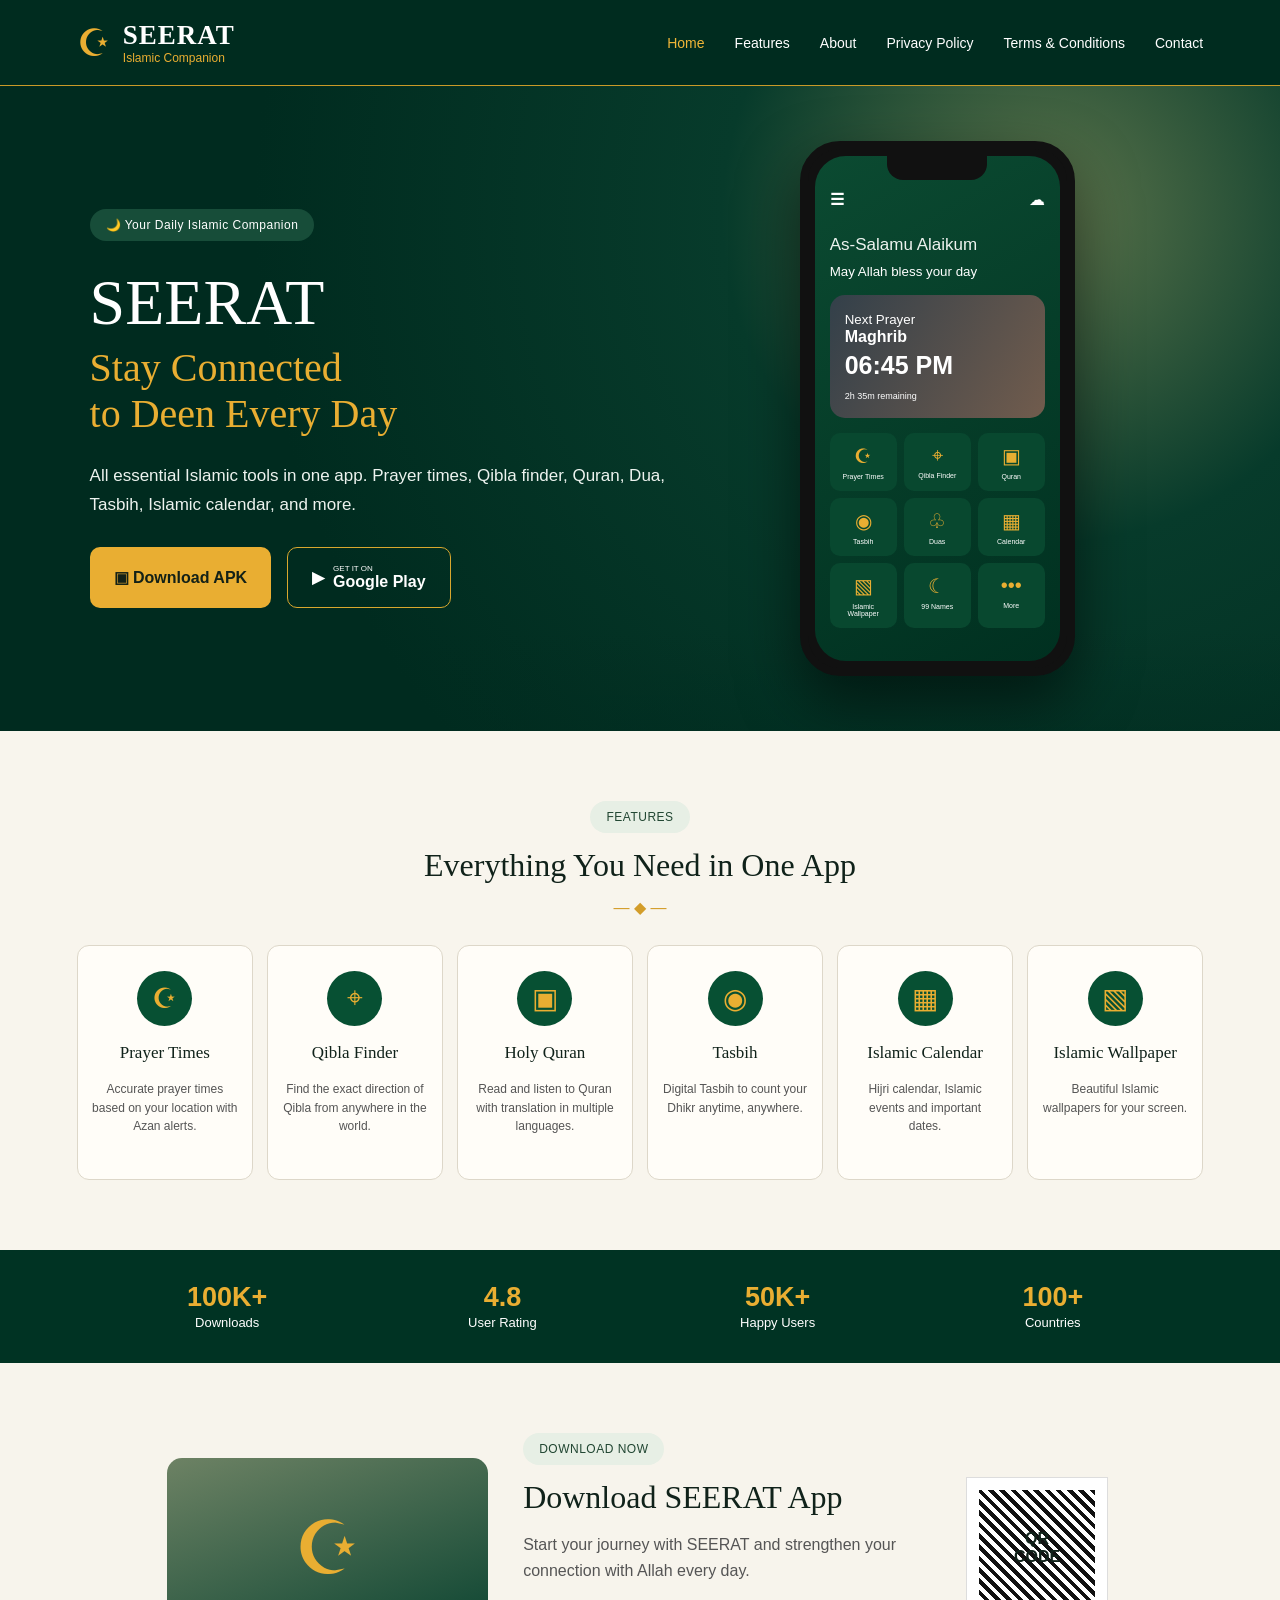
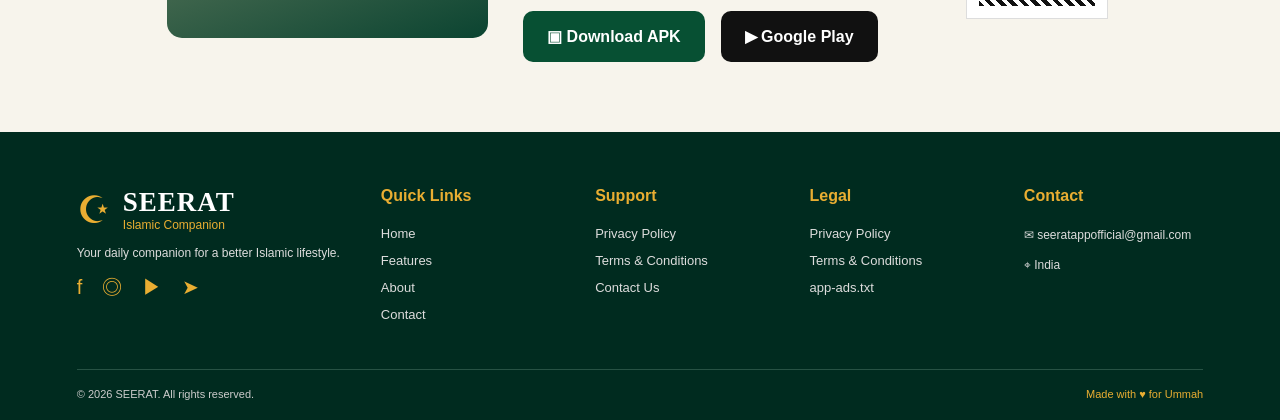
==== index.html @ ed384888 "Add files via upload" ====
<!DOCTYPE html>
<html lang="en">
<head>
  <meta charset="UTF-8">
  <meta name="viewport" content="width=device-width, initial-scale=1.0">
  <meta name="description" content="SEERAT - Your daily Islamic companion.">
  <title>SEERAT — Islamic Companion</title>
  <link rel="stylesheet" href="style.css">
</head>
<body>
<header class="nav">
  <a class="brand" href="#home">
    <div class="brand-mark">☪</div>
    <div><strong>SEERAT</strong><span>Islamic Companion</span></div>
  </a>
  <button class="menu-btn" aria-label="Open menu">☰</button>
  <nav>
    <a class="active" href="#home">Home</a>
    <a href="#features">Features</a>
    <a href="#about">About</a>
    <a href="privacy.html">Privacy Policy</a>
    <a href="terms.html">Terms & Conditions</a>
    <a href="#contact">Contact</a>
  </nav>
</header>

<main>
<section id="home" class="hero">
  <div class="hero-pattern"></div>
  <div class="hero-copy">
    <span class="pill">🌙 Your Daily Islamic Companion</span>
    <h1>SEERAT</h1>
    <h2>Stay Connected<br>to Deen Every Day</h2>
    <p>All essential Islamic tools in one app. Prayer times, Qibla finder, Quran, Dua, Tasbih, Islamic calendar, and more.</p>
    <div class="actions">
      <a class="btn gold" href="#" id="apkBtn">▣ Download APK</a>
      <a class="btn outline" href="#" id="playBtn">▶ <span><small>GET IT ON</small>Google Play</span></a>
    </div>
  </div>
  <div class="phone-wrap">
    <div class="phone">
      <div class="notch"></div>
      <div class="phone-screen">
        <div class="phone-top"><b>☰</b><span>☁</span></div>
        <p class="hello">As-Salamu Alaikum</p><small>May Allah bless your day</small>
        <div class="prayer-card"><small>Next Prayer</small><b>Maghrib</b><strong>06:45 PM</strong><em>2h 35m remaining</em></div>
        <div class="mini-grid">
          <div>☪<span>Prayer Times</span></div><div>⌖<span>Qibla Finder</span></div><div>▣<span>Quran</span></div>
          <div>◉<span>Tasbih</span></div><div>♧<span>Duas</span></div><div>▦<span>Calendar</span></div>
          <div>▧<span>Islamic<br>Wallpaper</span></div><div>☾<span>99 Names</span></div><div>•••<span>More</span></div>
        </div>
      </div>
    </div>
  </div>
</section>

<section id="features" class="section light">
  <span class="section-tag">FEATURES</span>
  <h2>Everything You Need in One App</h2>
  <div class="ornament">— ◆ —</div>
  <div class="cards">
    <article><i>☪</i><h3>Prayer Times</h3><p>Accurate prayer times based on your location with Azan alerts.</p></article>
    <article><i>⌖</i><h3>Qibla Finder</h3><p>Find the exact direction of Qibla from anywhere in the world.</p></article>
    <article><i>▣</i><h3>Holy Quran</h3><p>Read and listen to Quran with translation in multiple languages.</p></article>
    <article><i>◉</i><h3>Tasbih</h3><p>Digital Tasbih to count your Dhikr anytime, anywhere.</p></article>
    <article><i>▦</i><h3>Islamic Calendar</h3><p>Hijri calendar, Islamic events and important dates.</p></article>
    <article><i>▧</i><h3>Islamic Wallpaper</h3><p>Beautiful Islamic wallpapers for your screen.</p></article>
  </div>
</section>

<section class="stats">
  <div><b>100K+</b><span>Downloads</span></div>
  <div><b>4.8</b><span>User Rating</span></div>
  <div><b>50K+</b><span>Happy Users</span></div>
  <div><b>100+</b><span>Countries</span></div>
</section>

<section id="about" class="download section">
  <div class="mosque">☪</div>
  <div><span class="section-tag">DOWNLOAD NOW</span><h2>Download SEERAT App</h2>
  <p>Start your journey with SEERAT and strengthen your connection with Allah every day.</p>
  <div class="actions"><a class="btn green" href="#" id="apkBtn2">▣ Download APK</a><a class="btn dark" href="#" id="playBtn2">▶ Google Play</a></div></div>
  <div class="qr">QR<br>CODE</div>
</section>
</main>

<footer id="contact">
  <div class="footer-grid">
    <div><div class="brand"><div class="brand-mark">☪</div><div><strong>SEERAT</strong><span>Islamic Companion</span></div></div><p>Your daily companion for a better Islamic lifestyle.</p><div class="social">f　◎　▶　➤</div></div>
    <div><h4>Quick Links</h4><a href="#home">Home</a><a href="#features">Features</a><a href="#about">About</a><a href="#contact">Contact</a></div>
    <div><h4>Support</h4><a href="privacy.html">Privacy Policy</a><a href="terms.html">Terms & Conditions</a><a href="#contact">Contact Us</a></div>
    <div><h4>Legal</h4><a href="privacy.html">Privacy Policy</a><a href="terms.html">Terms & Conditions</a><a href="app-ads.txt">app-ads.txt</a></div>
    <div><h4>Contact</h4><p>✉ seeratappofficial@gmail.com</p><p>⌖ India</p></div>
  </div>
  <div class="copyright">© 2026 SEERAT. All rights reserved.<span>Made with ♥ for Ummah</span></div>
</footer>

<script src="script.js"></script>
</body>
</html>
---- style.css ----
*{box-sizing:border-box}html{scroll-behavior:smooth}body{margin:0;font-family:Arial,Helvetica,sans-serif;color:#10221a;background:#f7f4ec}a{text-decoration:none;color:inherit}.nav{height:86px;background:#002c1f;color:white;display:flex;align-items:center;justify-content:space-between;padding:0 6%;border-bottom:1px solid #c99a28;position:sticky;top:0;z-index:20}.brand{display:flex;align-items:center;gap:12px}.brand-mark{font-size:38px;color:#e9ae32}.brand strong{display:block;font-family:Georgia,serif;font-size:27px;letter-spacing:1px}.brand span{display:block;font-size:12px;color:#e9ae32}.nav nav{display:flex;gap:30px;font-size:14px}.nav nav a:hover,.nav nav .active{color:#f0b638}.menu-btn{display:none;background:none;border:0;color:white;font-size:27px}.hero{min-height:600px;background:radial-gradient(circle at 82% 20%,#5c744b 0,#073b2b 28%,#002b1f 68%);color:white;display:flex;align-items:center;padding:55px 7%;position:relative;overflow:hidden}.hero:after{content:"";position:absolute;left:0;right:0;bottom:-80px;height:180px;background:linear-gradient(180deg,transparent,#002b1f);opacity:.7}.hero-copy{width:54%;position:relative;z-index:2}.pill,.section-tag{display:inline-block;background:#174d39;border-radius:30px;padding:9px 16px;font-size:12px;letter-spacing:.5px}.hero h1{font:64px Georgia,serif;margin:25px 0 5px}.hero h2{font:40px Georgia,serif;color:#e9ae32;margin:0 0 25px;line-height:1.15}.hero p{font-size:17px;line-height:1.7;max-width:650px;color:#edf3ef}.actions{display:flex;gap:16px;margin-top:28px;flex-wrap:wrap}.btn{padding:16px 24px;border-radius:10px;font-weight:bold;display:inline-flex;align-items:center;gap:9px}.gold{background:#e9ae32;color:#132117}.outline{border:1px solid #d9a72e}.outline small{display:block;font-size:8px;font-weight:normal}.phone-wrap{width:46%;display:flex;justify-content:center;position:relative;z-index:2}.phone{width:275px;height:535px;border:8px solid #111;border-radius:40px;background:#111;box-shadow:0 25px 60px #0008;padding:7px}.notch{width:100px;height:24px;background:#111;border-radius:0 0 16px 16px;margin:auto;position:relative;z-index:2}.phone-screen{height:100%;margin-top:-24px;border-radius:31px;background:linear-gradient(150deg,#0b4a31,#003020);padding:34px 15px 12px;color:white}.phone-top{display:flex;justify-content:space-between}.hello{margin:22px 0 2px}.prayer-card{background:linear-gradient(120deg,#33404a,#715c4d);padding:15px;border-radius:15px;margin:15px 0}.prayer-card b,.prayer-card strong{display:block}.prayer-card strong{font-size:25px;margin:5px 0}.prayer-card em{font-size:9px;font-style:normal}.mini-grid{display:grid;grid-template-columns:repeat(3,1fr);gap:7px}.mini-grid div{background:#08482f;border-radius:10px;padding:11px 3px;text-align:center;font-size:20px;color:#e9ae32}.mini-grid span{display:block;font-size:7px;color:white;margin-top:5px}.section{text-align:center;padding:70px 6%}.light{background:#f8f5ed}.section h2{font:32px Georgia,serif;margin:14px 0}.section-tag{background:#e7efe5;color:#214632}.ornament{color:#d39d2a;margin-bottom:28px}.cards{display:grid;grid-template-columns:repeat(6,1fr);gap:14px}.cards article{border:1px solid #ddd7c9;border-radius:12px;padding:25px 14px;min-height:235px;background:#fffdf8}.cards i{font-style:normal;font-size:28px;display:grid;place-items:center;width:55px;height:55px;margin:auto;background:#075033;color:#e9ae32;border-radius:50%}.cards h3{font:17px Georgia,serif}.cards p{font-size:12px;line-height:1.55;color:#555}.stats{background:#003323;color:white;display:grid;grid-template-columns:repeat(4,1fr);padding:32px 7%;text-align:center}.stats b{display:block;color:#e9ae32;font-size:27px}.stats span{font-size:13px}.download{display:grid;grid-template-columns:1.1fr 1.4fr .5fr;align-items:center;gap:35px;max-width:1100px;margin:auto;text-align:left}.mosque{height:180px;border-radius:15px;background:linear-gradient(160deg,#6d8264,#0b4431);display:grid;place-items:center;color:#e9ae32;font-size:75px}.download h2{font-size:32px}.download p{line-height:1.6;color:#555}.green{background:#075033;color:white}.dark{background:#111;color:white}.qr{border:12px solid white;box-shadow:0 0 0 1px #ddd;width:140px;height:140px;display:grid;place-items:center;text-align:center;font-weight:bold;background:repeating-linear-gradient(45deg,#111 0 4px,#fff 4px 8px)}footer{background:#002b1f;color:white;padding:55px 6% 20px}.footer-grid{display:grid;grid-template-columns:1.5fr repeat(4,1fr);gap:35px}.footer-grid h4{color:#e9ae32;margin-top:0}.footer-grid>a,.footer-grid div>a{display:block;font-size:13px;margin:12px 0;color:#ddd}.footer-grid p{font-size:12px;color:#ddd;line-height:1.5}.social{color:#e9ae32;font-size:20px}.copyright{border-top:1px solid #275244;margin-top:35px;padding-top:18px;font-size:11px;color:#ccc;display:flex;justify-content:space-between}.copyright span{color:#e9ae32}@media(max-width:900px){.nav nav{display:none}.menu-btn{display:block}.hero{padding:50px 7%;flex-direction:column;text-align:center}.hero-copy,.phone-wrap{width:100%}.hero p{margin:auto}.phone-wrap{margin-top:40px}.cards{grid-template-columns:repeat(3,1fr)}.download{grid-template-columns:1fr;text-align:center}.actions{justify-content:center}.mosque{height:150px}.qr{margin:auto}.footer-grid{grid-template-columns:repeat(2,1fr)}}@media(max-width:560px){.nav{height:72px;padding:0 5%}.brand strong{font-size:21px}.brand-mark{font-size:30px}.hero h1{font-size:48px}.hero h2{font-size:29px}.cards{grid-template-columns:repeat(2,1fr)}.stats{grid-template-columns:repeat(2,1fr);gap:25px}.footer-grid{grid-template-columns:1fr}.copyright{flex-direction:column;gap:10px}.phone{transform:scale(.9)}}
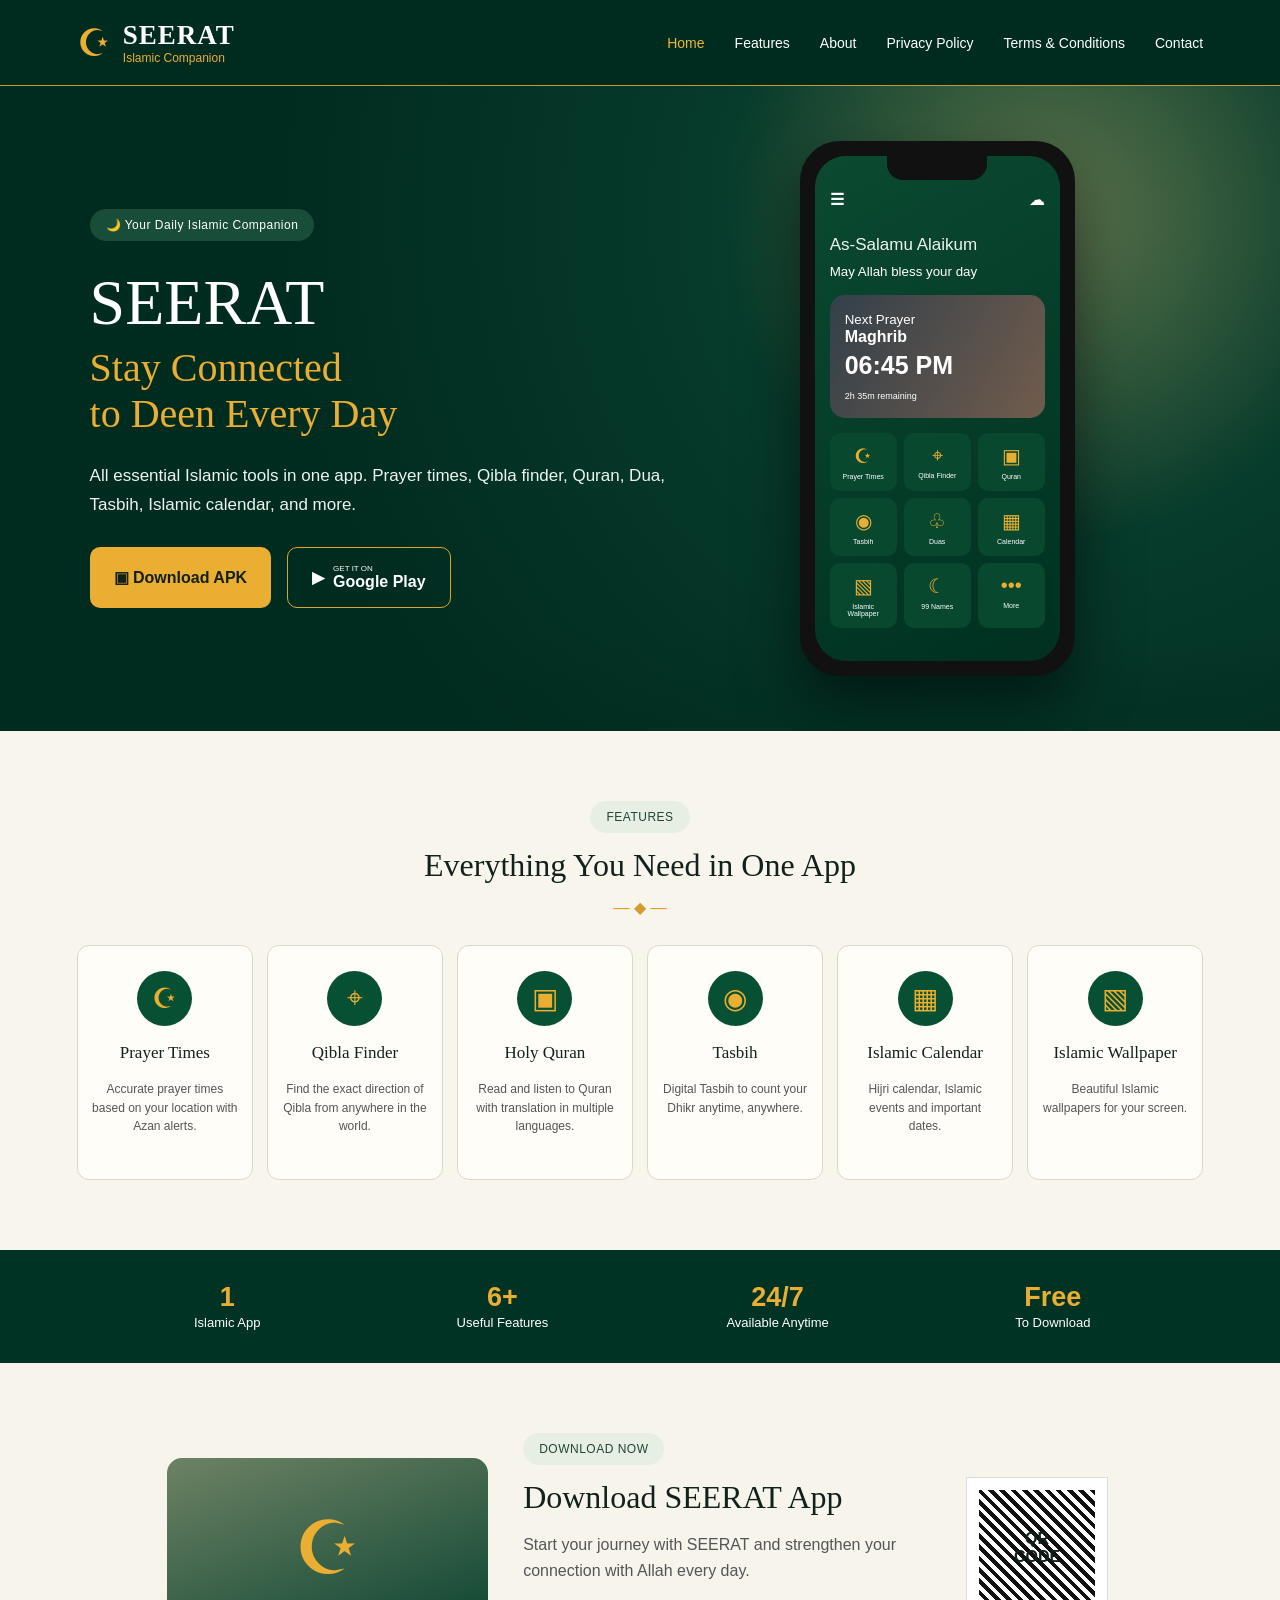
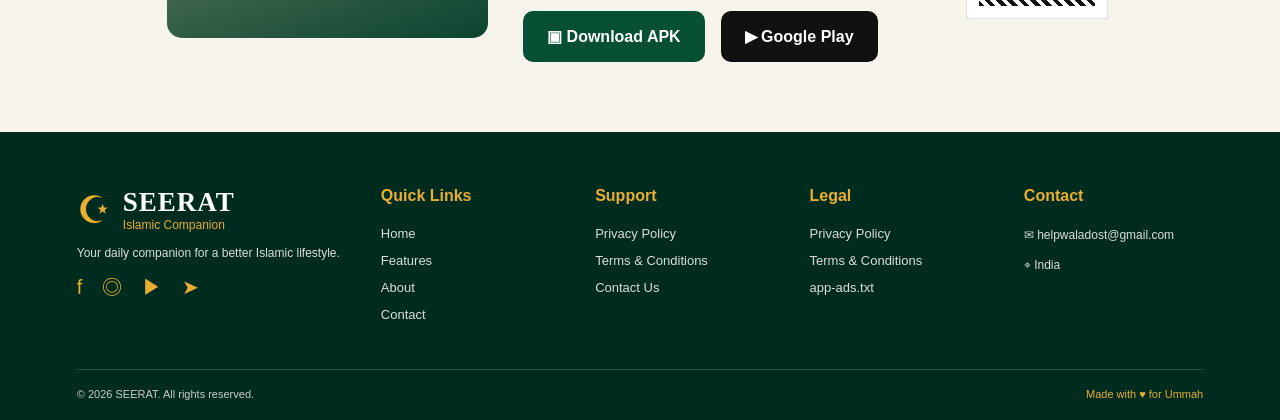
==== commit dce53baf: "Update app stats and contact information in HTML" ====
--- a/index.html
+++ b/index.html
@@ -8,12 +8,15 @@
   <link rel="stylesheet" href="style.css">
 </head>
 <body>
+
 <header class="nav">
   <a class="brand" href="#home">
     <div class="brand-mark">☪</div>
     <div><strong>SEERAT</strong><span>Islamic Companion</span></div>
   </a>
+
   <button class="menu-btn" aria-label="Open menu">☰</button>
+
   <nav>
     <a class="active" href="#home">Home</a>
     <a href="#features">Features</a>
@@ -25,29 +28,64 @@
 </header>
 
 <main>
+
 <section id="home" class="hero">
   <div class="hero-pattern"></div>
+
   <div class="hero-copy">
     <span class="pill">🌙 Your Daily Islamic Companion</span>
+
     <h1>SEERAT</h1>
+
     <h2>Stay Connected<br>to Deen Every Day</h2>
-    <p>All essential Islamic tools in one app. Prayer times, Qibla finder, Quran, Dua, Tasbih, Islamic calendar, and more.</p>
+
+    <p>
+      All essential Islamic tools in one app. Prayer times, Qibla finder,
+      Quran, Dua, Tasbih, Islamic calendar, and more.
+    </p>
+
     <div class="actions">
-      <a class="btn gold" href="#" id="apkBtn">▣ Download APK</a>
-      <a class="btn outline" href="#" id="playBtn">▶ <span><small>GET IT ON</small>Google Play</span></a>
-    </div>
-  </div>
+      <a class="btn gold"
+         href="https://github.com/sartajansari9905186350-art/seerat-website/releases/download/v1.3.6/app-release.apk"
+         id="apkBtn">
+        ▣ Download APK
+      </a>
+
+      <a class="btn outline" href="#" id="playBtn">
+        ▶ <span><small>GET IT ON</small>Google Play</span>
+      </a>
+    </div>
+  </div>
+
   <div class="phone-wrap">
     <div class="phone">
       <div class="notch"></div>
+
       <div class="phone-screen">
-        <div class="phone-top"><b>☰</b><span>☁</span></div>
-        <p class="hello">As-Salamu Alaikum</p><small>May Allah bless your day</small>
-        <div class="prayer-card"><small>Next Prayer</small><b>Maghrib</b><strong>06:45 PM</strong><em>2h 35m remaining</em></div>
+        <div class="phone-top">
+          <b>☰</b><span>☁</span>
+        </div>
+
+        <p class="hello">As-Salamu Alaikum</p>
+        <small>May Allah bless your day</small>
+
+        <div class="prayer-card">
+          <small>Next Prayer</small>
+          <b>Maghrib</b>
+          <strong>06:45 PM</strong>
+          <em>2h 35m remaining</em>
+        </div>
+
         <div class="mini-grid">
-          <div>☪<span>Prayer Times</span></div><div>⌖<span>Qibla Finder</span></div><div>▣<span>Quran</span></div>
-          <div>◉<span>Tasbih</span></div><div>♧<span>Duas</span></div><div>▦<span>Calendar</span></div>
-          <div>▧<span>Islamic<br>Wallpaper</span></div><div>☾<span>99 Names</span></div><div>•••<span>More</span></div>
+          <div>☪<span>Prayer Times</span></div>
+          <div>⌖<span>Qibla Finder</span></div>
+          <div>▣<span>Quran</span></div>
+          <div>◉<span>Tasbih</span></div>
+          <div>♧<span>Duas</span></div>
+          <div>▦<span>Calendar</span></div>
+          <div>▧<span>Islamic<br>Wallpaper</span></div>
+          <div>☾<span>99 Names</span></div>
+          <div>•••<span>More</span></div>
         </div>
       </div>
     </div>
@@ -55,46 +93,168 @@
 </section>
 
 <section id="features" class="section light">
+
   <span class="section-tag">FEATURES</span>
+
   <h2>Everything You Need in One App</h2>
+
   <div class="ornament">— ◆ —</div>
+
   <div class="cards">
-    <article><i>☪</i><h3>Prayer Times</h3><p>Accurate prayer times based on your location with Azan alerts.</p></article>
-    <article><i>⌖</i><h3>Qibla Finder</h3><p>Find the exact direction of Qibla from anywhere in the world.</p></article>
-    <article><i>▣</i><h3>Holy Quran</h3><p>Read and listen to Quran with translation in multiple languages.</p></article>
-    <article><i>◉</i><h3>Tasbih</h3><p>Digital Tasbih to count your Dhikr anytime, anywhere.</p></article>
-    <article><i>▦</i><h3>Islamic Calendar</h3><p>Hijri calendar, Islamic events and important dates.</p></article>
-    <article><i>▧</i><h3>Islamic Wallpaper</h3><p>Beautiful Islamic wallpapers for your screen.</p></article>
+
+    <article>
+      <i>☪</i>
+      <h3>Prayer Times</h3>
+      <p>Accurate prayer times based on your location with Azan alerts.</p>
+    </article>
+
+    <article>
+      <i>⌖</i>
+      <h3>Qibla Finder</h3>
+      <p>Find the exact direction of Qibla from anywhere in the world.</p>
+    </article>
+
+    <article>
+      <i>▣</i>
+      <h3>Holy Quran</h3>
+      <p>Read and listen to Quran with translation in multiple languages.</p>
+    </article>
+
+    <article>
+      <i>◉</i>
+      <h3>Tasbih</h3>
+      <p>Digital Tasbih to count your Dhikr anytime, anywhere.</p>
+    </article>
+
+    <article>
+      <i>▦</i>
+      <h3>Islamic Calendar</h3>
+      <p>Hijri calendar, Islamic events and important dates.</p>
+    </article>
+
+    <article>
+      <i>▧</i>
+      <h3>Islamic Wallpaper</h3>
+      <p>Beautiful Islamic wallpapers for your screen.</p>
+    </article>
+
   </div>
 </section>
 
 <section class="stats">
-  <div><b>100K+</b><span>Downloads</span></div>
-  <div><b>4.8</b><span>User Rating</span></div>
-  <div><b>50K+</b><span>Happy Users</span></div>
-  <div><b>100+</b><span>Countries</span></div>
-</section>
-
+
+  <div>
+    <b>1</b>
+    <span>Islamic App</span>
+  </div>
+
+  <div>
+    <b>6+</b>
+    <span>Useful Features</span>
+  </div>
+
+  <div>
+    <b>24/7</b>
+    <span>Available Anytime</span>
+  </div>
+
+  <div>
+    <b>Free</b>
+    <span>To Download</span>
+  </div>
+
+</section>
 <section id="about" class="download section">
+
   <div class="mosque">☪</div>
-  <div><span class="section-tag">DOWNLOAD NOW</span><h2>Download SEERAT App</h2>
-  <p>Start your journey with SEERAT and strengthen your connection with Allah every day.</p>
-  <div class="actions"><a class="btn green" href="#" id="apkBtn2">▣ Download APK</a><a class="btn dark" href="#" id="playBtn2">▶ Google Play</a></div></div>
+
+  <div>
+    <span class="section-tag">DOWNLOAD NOW</span>
+
+    <h2>Download SEERAT App</h2>
+
+    <p>
+      Start your journey with SEERAT and strengthen your connection
+      with Allah every day.
+    </p>
+
+    <div class="actions">
+
+      <a class="btn green"
+         href="https://github.com/sartajansari9905186350-art/seerat-website/releases/download/v1.3.6/app-release.apk"
+         id="apkBtn2">
+        ▣ Download APK
+      </a>
+
+      <a class="btn dark" href="#" id="playBtn2">
+        ▶ Google Play
+      </a>
+
+    </div>
+  </div>
+
   <div class="qr">QR<br>CODE</div>
-</section>
+
+</section>
+
 </main>
 
 <footer id="contact">
+
   <div class="footer-grid">
-    <div><div class="brand"><div class="brand-mark">☪</div><div><strong>SEERAT</strong><span>Islamic Companion</span></div></div><p>Your daily companion for a better Islamic lifestyle.</p><div class="social">f　◎　▶　➤</div></div>
-    <div><h4>Quick Links</h4><a href="#home">Home</a><a href="#features">Features</a><a href="#about">About</a><a href="#contact">Contact</a></div>
-    <div><h4>Support</h4><a href="privacy.html">Privacy Policy</a><a href="terms.html">Terms & Conditions</a><a href="#contact">Contact Us</a></div>
-    <div><h4>Legal</h4><a href="privacy.html">Privacy Policy</a><a href="terms.html">Terms & Conditions</a><a href="app-ads.txt">app-ads.txt</a></div>
-    <div><h4>Contact</h4><p>✉ seeratappofficial@gmail.com</p><p>⌖ India</p></div>
-  </div>
-  <div class="copyright">© 2026 SEERAT. All rights reserved.<span>Made with ♥ for Ummah</span></div>
+
+    <div>
+      <div class="brand">
+        <div class="brand-mark">☪</div>
+        <div>
+          <strong>SEERAT</strong>
+          <span>Islamic Companion</span>
+        </div>
+      </div>
+
+      <p>Your daily companion for a better Islamic lifestyle.</p>
+
+      <div class="social">f　◎　▶　➤</div>
+    </div>
+
+    <div>
+      <h4>Quick Links</h4>
+      <a href="#home">Home</a>
+      <a href="#features">Features</a>
+      <a href="#about">About</a>
+      <a href="#contact">Contact</a>
+    </div>
+
+    <div>
+      <h4>Support</h4>
+      <a href="privacy.html">Privacy Policy</a>
+      <a href="terms.html">Terms & Conditions</a>
+      <a href="mailto:helpwaladost@gmail.com">Contact Us</a>
+    </div>
+
+    <div>
+      <h4>Legal</h4>
+      <a href="privacy.html">Privacy Policy</a>
+      <a href="terms.html">Terms & Conditions</a>
+      <a href="app-ads.txt">app-ads.txt</a>
+    </div>
+
+    <div>
+      <h4>Contact</h4>
+      <p>✉ helpwaladost@gmail.com</p>
+      <p>⌖ India</p>
+    </div>
+
+  </div>
+
+  <div class="copyright">
+    © 2026 SEERAT. All rights reserved.
+    <span>Made with ♥ for Ummah</span>
+  </div>
+
 </footer>
 
 <script src="script.js"></script>
+
 </body>
-</html>+</html>
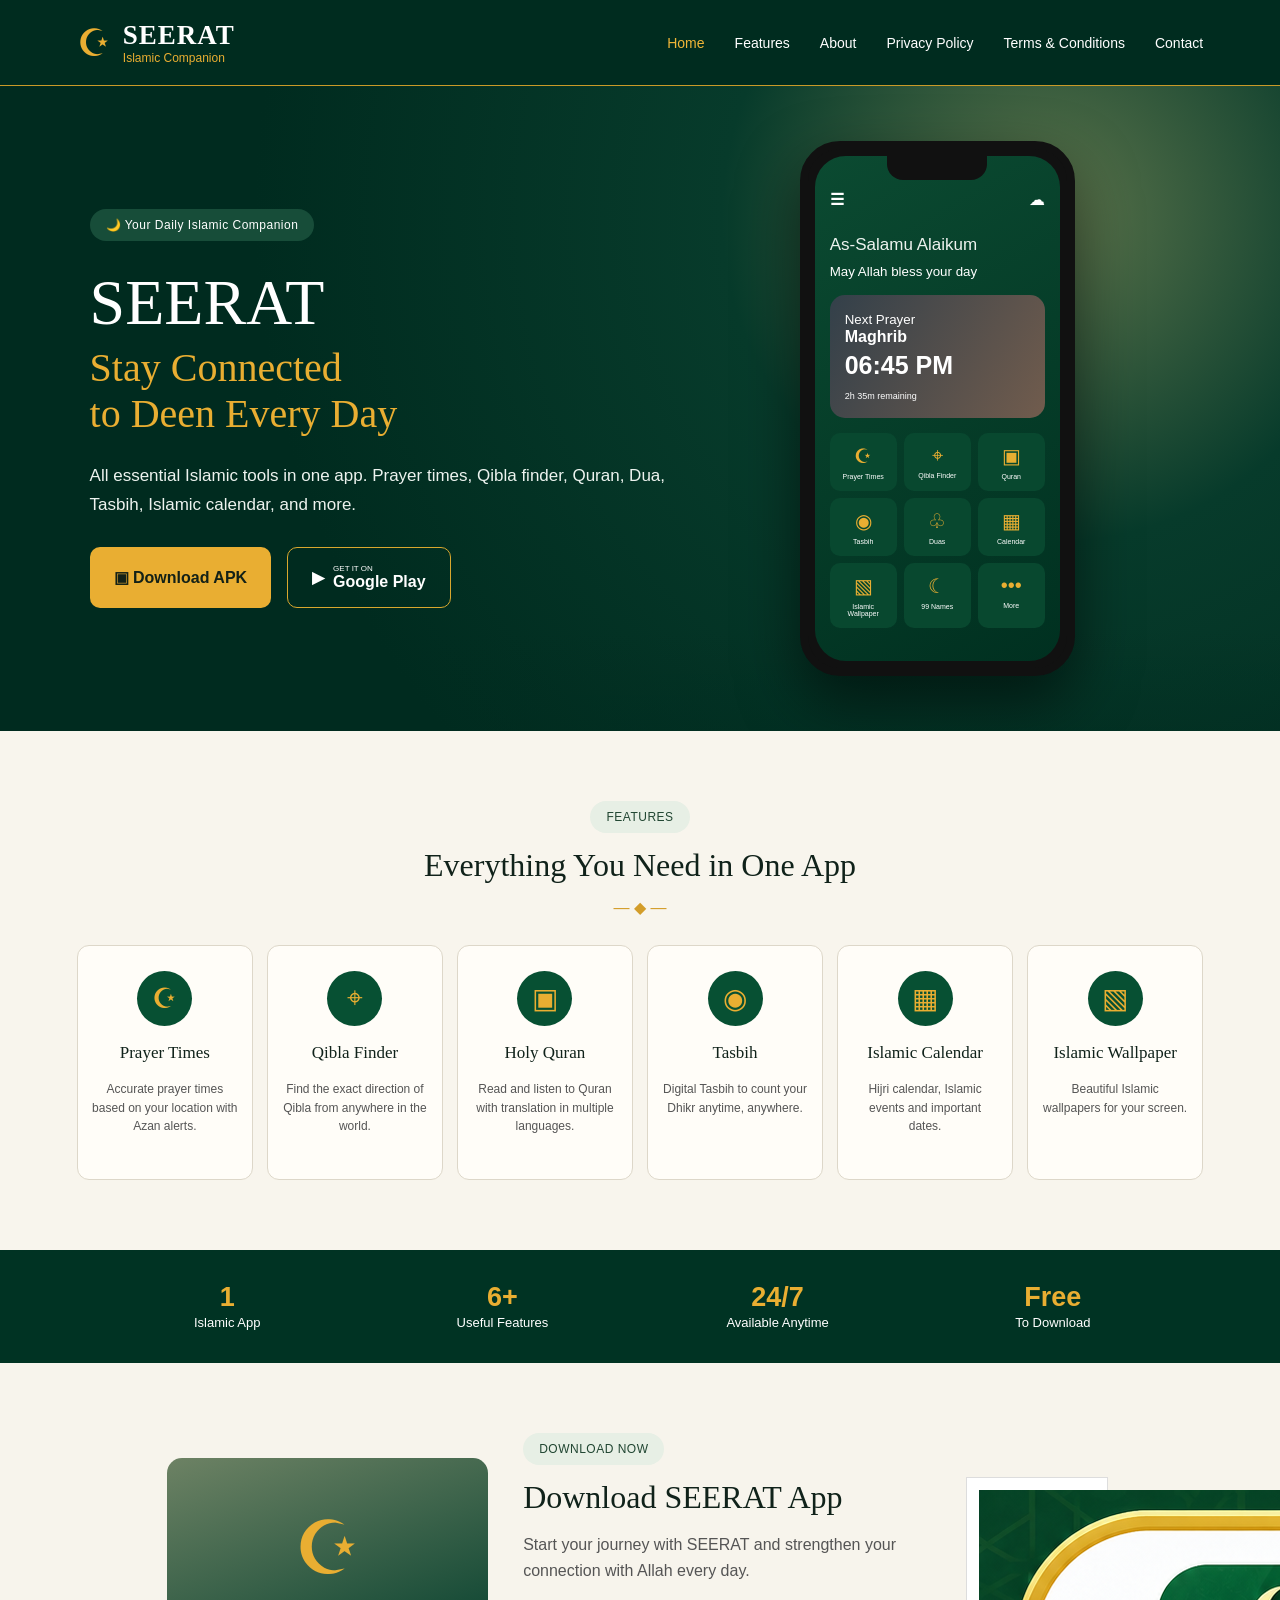
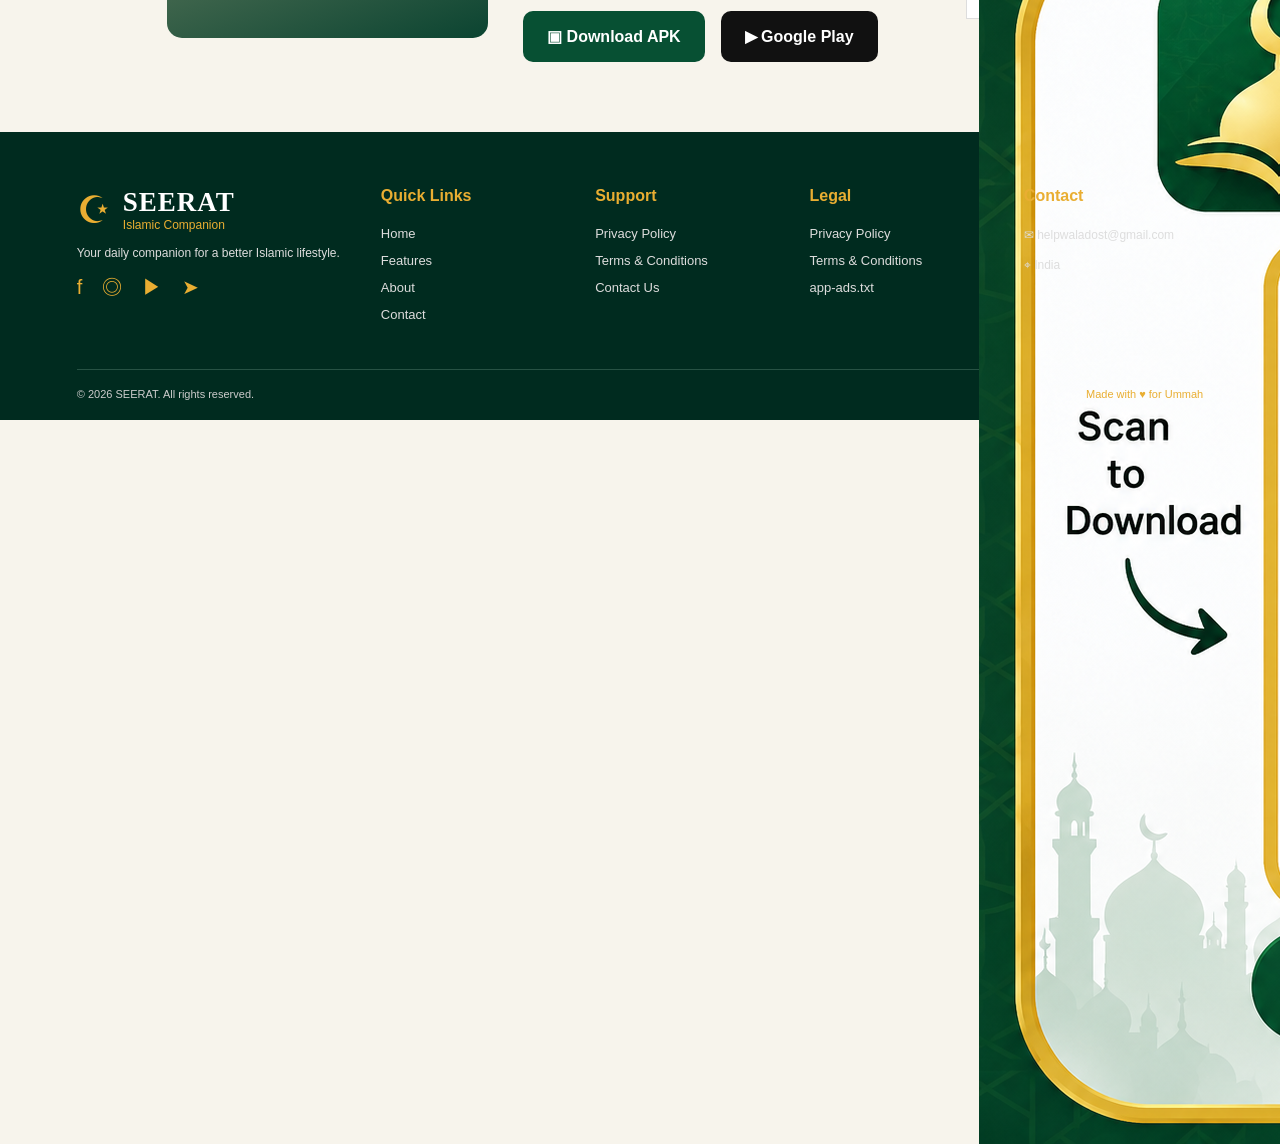
==== commit 221eaffe: "Add QR code image to index.html Replaced QR code text with an image for better visibility." ====
--- a/index.html
+++ b/index.html
@@ -193,7 +193,9 @@
     </div>
   </div>
 
-  <div class="qr">QR<br>CODE</div>
+  <div class="qr">
+  <img src="seerat-qr.png.png" alt="SEERAT APK Download QR Code">
+  </div>
 
 </section>
 
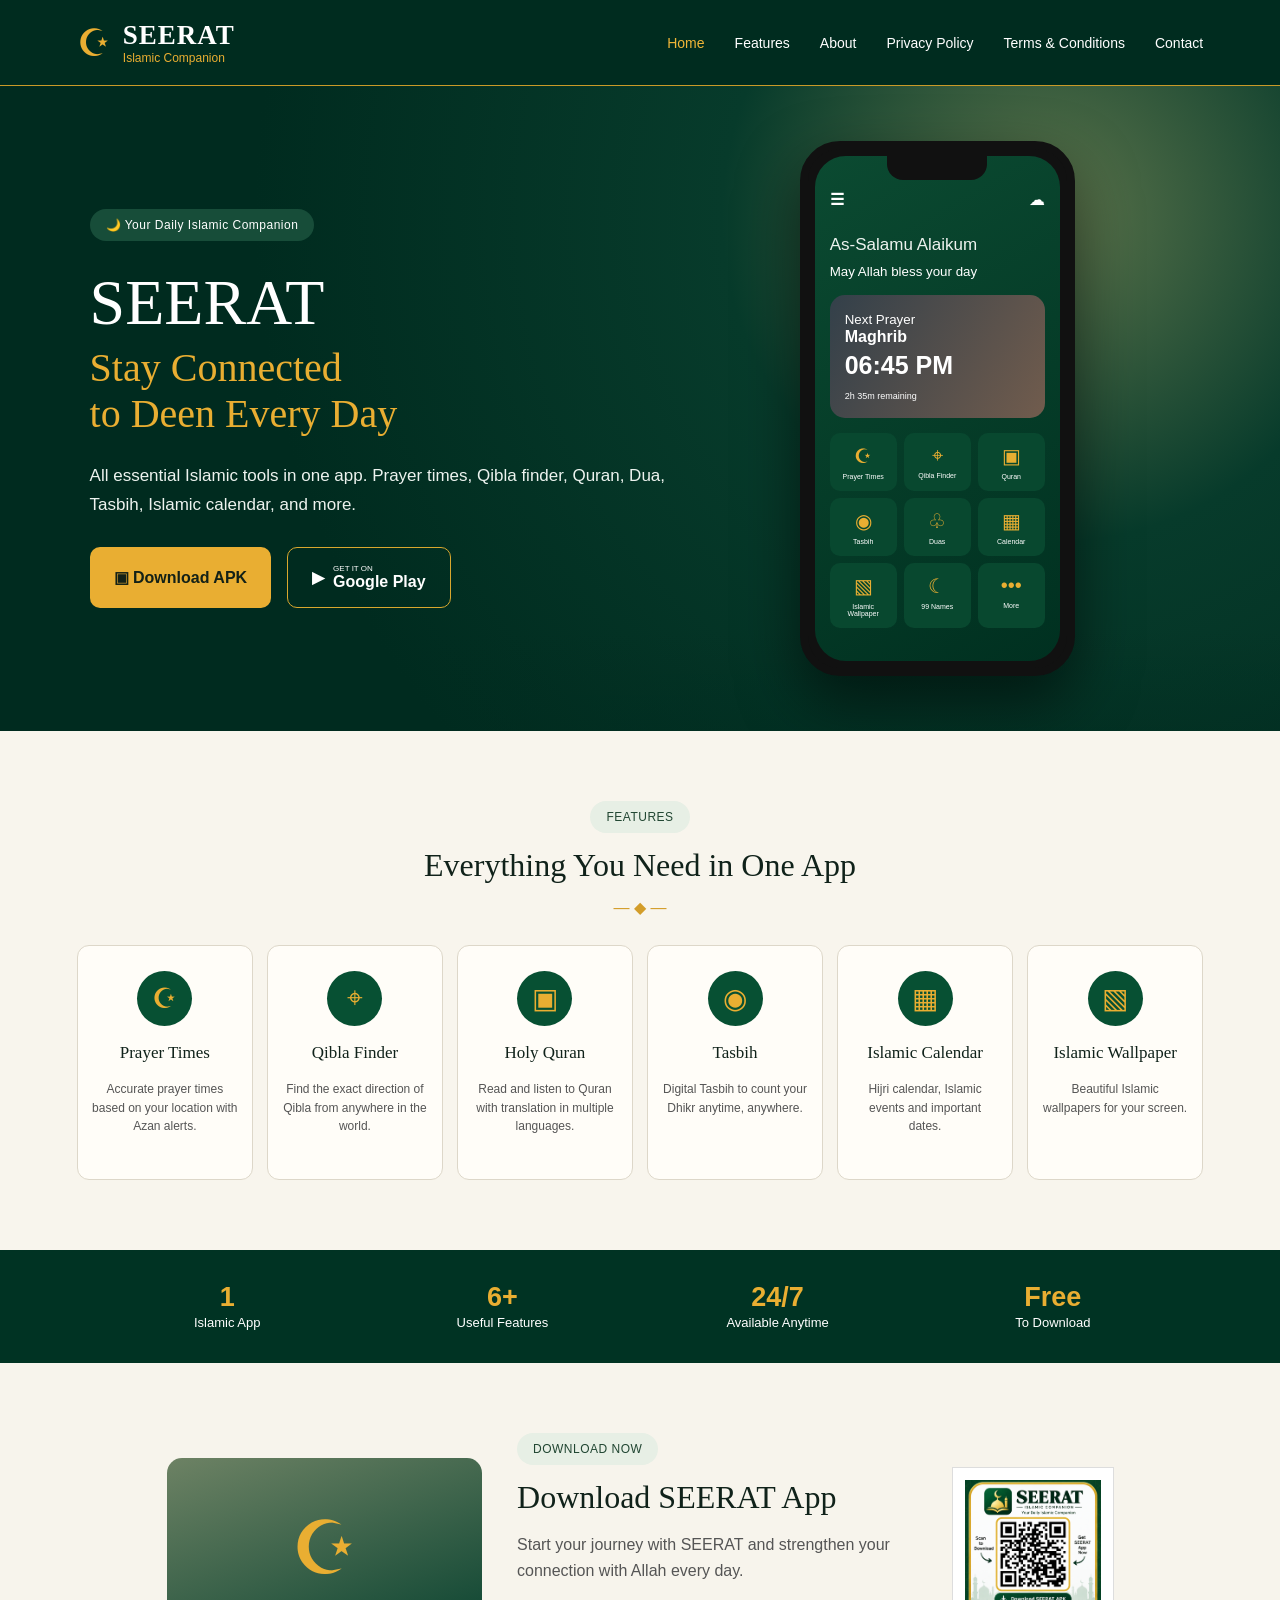
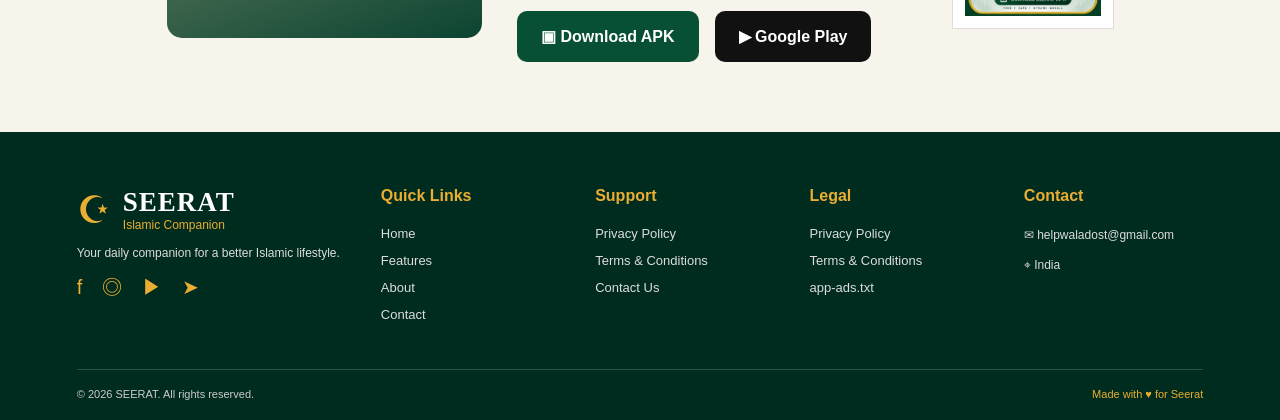
==== commit f7146d1e: "Update footer text from 'Ummah' to 'Seerat'" ====
--- a/index.html
+++ b/index.html
@@ -251,7 +251,7 @@
 
   <div class="copyright">
     © 2026 SEERAT. All rights reserved.
-    <span>Made with ♥ for Ummah</span>
+    <span>Made with ♥ for Seerat</span>
   </div>
 
 </footer>
--- a/style.css
+++ b/style.css
@@ -1 +1,31 @@
-*{box-sizing:border-box}html{scroll-behavior:smooth}body{margin:0;font-family:Arial,Helvetica,sans-serif;color:#10221a;background:#f7f4ec}a{text-decoration:none;color:inherit}.nav{height:86px;background:#002c1f;color:white;display:flex;align-items:center;justify-content:space-between;padding:0 6%;border-bottom:1px solid #c99a28;position:sticky;top:0;z-index:20}.brand{display:flex;align-items:center;gap:12px}.brand-mark{font-size:38px;color:#e9ae32}.brand strong{display:block;font-family:Georgia,serif;font-size:27px;letter-spacing:1px}.brand span{display:block;font-size:12px;color:#e9ae32}.nav nav{display:flex;gap:30px;font-size:14px}.nav nav a:hover,.nav nav .active{color:#f0b638}.menu-btn{display:none;background:none;border:0;color:white;font-size:27px}.hero{min-height:600px;background:radial-gradient(circle at 82% 20%,#5c744b 0,#073b2b 28%,#002b1f 68%);color:white;display:flex;align-items:center;padding:55px 7%;position:relative;overflow:hidden}.hero:after{content:"";position:absolute;left:0;right:0;bottom:-80px;height:180px;background:linear-gradient(180deg,transparent,#002b1f);opacity:.7}.hero-copy{width:54%;position:relative;z-index:2}.pill,.section-tag{display:inline-block;background:#174d39;border-radius:30px;padding:9px 16px;font-size:12px;letter-spacing:.5px}.hero h1{font:64px Georgia,serif;margin:25px 0 5px}.hero h2{font:40px Georgia,serif;color:#e9ae32;margin:0 0 25px;line-height:1.15}.hero p{font-size:17px;line-height:1.7;max-width:650px;color:#edf3ef}.actions{display:flex;gap:16px;margin-top:28px;flex-wrap:wrap}.btn{padding:16px 24px;border-radius:10px;font-weight:bold;display:inline-flex;align-items:center;gap:9px}.gold{background:#e9ae32;color:#132117}.outline{border:1px solid #d9a72e}.outline small{display:block;font-size:8px;font-weight:normal}.phone-wrap{width:46%;display:flex;justify-content:center;position:relative;z-index:2}.phone{width:275px;height:535px;border:8px solid #111;border-radius:40px;background:#111;box-shadow:0 25px 60px #0008;padding:7px}.notch{width:100px;height:24px;background:#111;border-radius:0 0 16px 16px;margin:auto;position:relative;z-index:2}.phone-screen{height:100%;margin-top:-24px;border-radius:31px;background:linear-gradient(150deg,#0b4a31,#003020);padding:34px 15px 12px;color:white}.phone-top{display:flex;justify-content:space-between}.hello{margin:22px 0 2px}.prayer-card{background:linear-gradient(120deg,#33404a,#715c4d);padding:15px;border-radius:15px;margin:15px 0}.prayer-card b,.prayer-card strong{display:block}.prayer-card strong{font-size:25px;margin:5px 0}.prayer-card em{font-size:9px;font-style:normal}.mini-grid{display:grid;grid-template-columns:repeat(3,1fr);gap:7px}.mini-grid div{background:#08482f;border-radius:10px;padding:11px 3px;text-align:center;font-size:20px;color:#e9ae32}.mini-grid span{display:block;font-size:7px;color:white;margin-top:5px}.section{text-align:center;padding:70px 6%}.light{background:#f8f5ed}.section h2{font:32px Georgia,serif;margin:14px 0}.section-tag{background:#e7efe5;color:#214632}.ornament{color:#d39d2a;margin-bottom:28px}.cards{display:grid;grid-template-columns:repeat(6,1fr);gap:14px}.cards article{border:1px solid #ddd7c9;border-radius:12px;padding:25px 14px;min-height:235px;background:#fffdf8}.cards i{font-style:normal;font-size:28px;display:grid;place-items:center;width:55px;height:55px;margin:auto;background:#075033;color:#e9ae32;border-radius:50%}.cards h3{font:17px Georgia,serif}.cards p{font-size:12px;line-height:1.55;color:#555}.stats{background:#003323;color:white;display:grid;grid-template-columns:repeat(4,1fr);padding:32px 7%;text-align:center}.stats b{display:block;color:#e9ae32;font-size:27px}.stats span{font-size:13px}.download{display:grid;grid-template-columns:1.1fr 1.4fr .5fr;align-items:center;gap:35px;max-width:1100px;margin:auto;text-align:left}.mosque{height:180px;border-radius:15px;background:linear-gradient(160deg,#6d8264,#0b4431);display:grid;place-items:center;color:#e9ae32;font-size:75px}.download h2{font-size:32px}.download p{line-height:1.6;color:#555}.green{background:#075033;color:white}.dark{background:#111;color:white}.qr{border:12px solid white;box-shadow:0 0 0 1px #ddd;width:140px;height:140px;display:grid;place-items:center;text-align:center;font-weight:bold;background:repeating-linear-gradient(45deg,#111 0 4px,#fff 4px 8px)}footer{background:#002b1f;color:white;padding:55px 6% 20px}.footer-grid{display:grid;grid-template-columns:1.5fr repeat(4,1fr);gap:35px}.footer-grid h4{color:#e9ae32;margin-top:0}.footer-grid>a,.footer-grid div>a{display:block;font-size:13px;margin:12px 0;color:#ddd}.footer-grid p{font-size:12px;color:#ddd;line-height:1.5}.social{color:#e9ae32;font-size:20px}.copyright{border-top:1px solid #275244;margin-top:35px;padding-top:18px;font-size:11px;color:#ccc;display:flex;justify-content:space-between}.copyright span{color:#e9ae32}@media(max-width:900px){.nav nav{display:none}.menu-btn{display:block}.hero{padding:50px 7%;flex-direction:column;text-align:center}.hero-copy,.phone-wrap{width:100%}.hero p{margin:auto}.phone-wrap{margin-top:40px}.cards{grid-template-columns:repeat(3,1fr)}.download{grid-template-columns:1fr;text-align:center}.actions{justify-content:center}.mosque{height:150px}.qr{margin:auto}.footer-grid{grid-template-columns:repeat(2,1fr)}}@media(max-width:560px){.nav{height:72px;padding:0 5%}.brand strong{font-size:21px}.brand-mark{font-size:30px}.hero h1{font-size:48px}.hero h2{font-size:29px}.cards{grid-template-columns:repeat(2,1fr)}.stats{grid-template-columns:repeat(2,1fr);gap:25px}.footer-grid{grid-template-columns:1fr}.copyright{flex-direction:column;gap:10px}.phone{transform:scale(.9)}}+*{box-sizing:border-box}html{scroll-behavior:smooth}body{margin:0;font-family:Arial,Helvetica,sans-serif;color:#10221a;background:#f7f4ec}a{text-decoration:none;color:inherit}.nav{height:86px;background:#002c1f;color:white;display:flex;align-items:center;justify-content:space-between;padding:0 6%;border-bottom:1px solid #c99a28;position:sticky;top:0;z-index:20}.brand{display:flex;align-items:center;gap:12px}.brand-mark{font-size:38px;color:#e9ae32}.brand strong{display:block;font-family:Georgia,serif;font-size:27px;letter-spacing:1px}.brand span{display:block;font-size:12px;color:#e9ae32}.nav nav{display:flex;gap:30px;font-size:14px}.nav nav a:hover,.nav nav .active{color:#f0b638}.menu-btn{display:none;background:none;border:0;color:white;font-size:27px}.hero{min-height:600px;background:radial-gradient(circle at 82% 20%,#5c744b 0,#073b2b 28%,#002b1f 68%);color:white;display:flex;align-items:center;padding:55px 7%;position:relative;overflow:hidden}.hero:after{content:"";position:absolute;left:0;right:0;bottom:-80px;height:180px;background:linear-gradient(180deg,transparent,#002b1f);opacity:.7}.hero-copy{width:54%;position:relative;z-index:2}.pill,.section-tag{display:inline-block;background:#174d39;border-radius:30px;padding:9px 16px;font-size:12px;letter-spacing:.5px}.hero h1{font:64px Georgia,serif;margin:25px 0 5px}.hero h2{font:40px Georgia,serif;color:#e9ae32;margin:0 0 25px;line-height:1.15}.hero p{font-size:17px;line-height:1.7;max-width:650px;color:#edf3ef}.actions{display:flex;gap:16px;margin-top:28px;flex-wrap:wrap}.btn{padding:16px 24px;border-radius:10px;font-weight:bold;display:inline-flex;align-items:center;gap:9px}.gold{background:#e9ae32;color:#132117}.outline{border:1px solid #d9a72e}.outline small{display:block;font-size:8px;font-weight:normal}.phone-wrap{width:46%;display:flex;justify-content:center;position:relative;z-index:2}.phone{width:275px;height:535px;border:8px solid #111;border-radius:40px;background:#111;box-shadow:0 25px 60px #0008;padding:7px}.notch{width:100px;height:24px;background:#111;border-radius:0 0 16px 16px;margin:auto;position:relative;z-index:2}.phone-screen{height:100%;margin-top:-24px;border-radius:31px;background:linear-gradient(150deg,#0b4a31,#003020);padding:34px 15px 12px;color:white}.phone-top{display:flex;justify-content:space-between}.hello{margin:22px 0 2px}.prayer-card{background:linear-gradient(120deg,#33404a,#715c4d);padding:15px;border-radius:15px;margin:15px 0}.prayer-card b,.prayer-card strong{display:block}.prayer-card strong{font-size:25px;margin:5px 0}.prayer-card em{font-size:9px;font-style:normal}.mini-grid{display:grid;grid-template-columns:repeat(3,1fr);gap:7px}.mini-grid div{background:#08482f;border-radius:10px;padding:11px 3px;text-align:center;font-size:20px;color:#e9ae32}.mini-grid span{display:block;font-size:7px;color:white;margin-top:5px}.section{text-align:center;padding:70px 6%}.light{background:#f8f5ed}.section h2{font:32px Georgia,serif;margin:14px 0}.section-tag{background:#e7efe5;color:#214632}.ornament{color:#d39d2a;margin-bottom:28px}.cards{display:grid;grid-template-columns:repeat(6,1fr);gap:14px}.cards article{border:1px solid #ddd7c9;border-radius:12px;padding:25px 14px;min-height:235px;background:#fffdf8}.cards i{font-style:normal;font-size:28px;display:grid;place-items:center;width:55px;height:55px;margin:auto;background:#075033;color:#e9ae32;border-radius:50%}.cards h3{font:17px Georgia,serif}.cards p{font-size:12px;line-height:1.55;color:#555}.stats{background:#003323;color:white;display:grid;grid-template-columns:repeat(4,1fr);padding:32px 7%;text-align:center}.stats b{display:block;color:#e9ae32;font-size:27px}.stats span{font-size:13px}.download{display:grid;grid-template-columns:1.1fr 1.4fr .5fr;align-items:center;gap:35px;max-width:1100px;margin:auto;text-align:left}.mosque{height:180px;border-radius:15px;background:linear-gradient(160deg,#6d8264,#0b4431);display:grid;place-items:center;color:#e9ae32;font-size:75px}.download h2{font-size:32px}.download p{line-height:1.6;color:#555}.green{background:#075033;color:white}.dark{background:#111;color:white}.qr{border:12px solid white;box-shadow:0 0 0 1px #ddd;width:140px;height:140px;display:grid;place-items:center;text-align:center;font-weight:bold;background:repeating-linear-gradient(45deg,#111 0 4px,#fff 4px 8px)}footer{background:#002b1f;color:white;padding:55px 6% 20px}.footer-grid{display:grid;grid-template-columns:1.5fr repeat(4,1fr);gap:35px}.footer-grid h4{color:#e9ae32;margin-top:0}.footer-grid>a,.footer-grid div>a{display:block;font-size:13px;margin:12px 0;color:#ddd}.footer-grid p{font-size:12px;color:#ddd;line-height:1.5}.social{color:#e9ae32;font-size:20px}.copyright{border-top:1px solid #275244;margin-top:35px;padding-top:18px;font-size:11px;color:#ccc;display:flex;justify-content:space-between}.copyright span{color:#e9ae32}@media(max-width:900px){.nav nav{display:none}.menu-btn{display:block}.hero{padding:50px 7%;flex-direction:column;text-align:center}.hero-copy,.phone-wrap{width:100%}.hero p{margin:auto}.phone-wrap{margin-top:40px}.cards{grid-template-columns:repeat(3,1fr)}.download{grid-template-columns:1fr;text-align:center}.actions{justify-content:center}.mosque{height:150px}.qr{margin:auto}.footer-grid{grid-template-columns:repeat(2,1fr)}}@media(max-width:560px){.nav{height:72px;padding:0 5%}.brand strong{font-size:21px}.brand-mark{font-size:30px}.hero h1{font-size:48px}.hero h2{font-size:29px}.cards{grid-template-columns:repeat(2,1fr)}.stats{grid-template-columns:repeat(2,1fr);gap:25px}.footer-grid{grid-template-columns:1fr}.copyright{flex-direction:column;gap:10px}.phone{transform:scale(.9)}}
+/* QR Code */
+.qr {
+  width: 160px;
+  height: 160px;
+  display: flex;
+  align-items: center;
+  justify-content: center;
+  overflow: hidden;
+}
+
+.qr img {
+  width: 100%;
+  height: 100%;
+  max-width: 160px;
+  max-height: 160px;
+  object-fit: contain;
+  display: block;
+}
+
+@media (max-width: 768px) {
+  .qr {
+    width: 130px;
+    height: 130px;
+  }
+
+  .qr img {
+    max-width: 130px;
+    max-height: 130px;
+  }
+}
